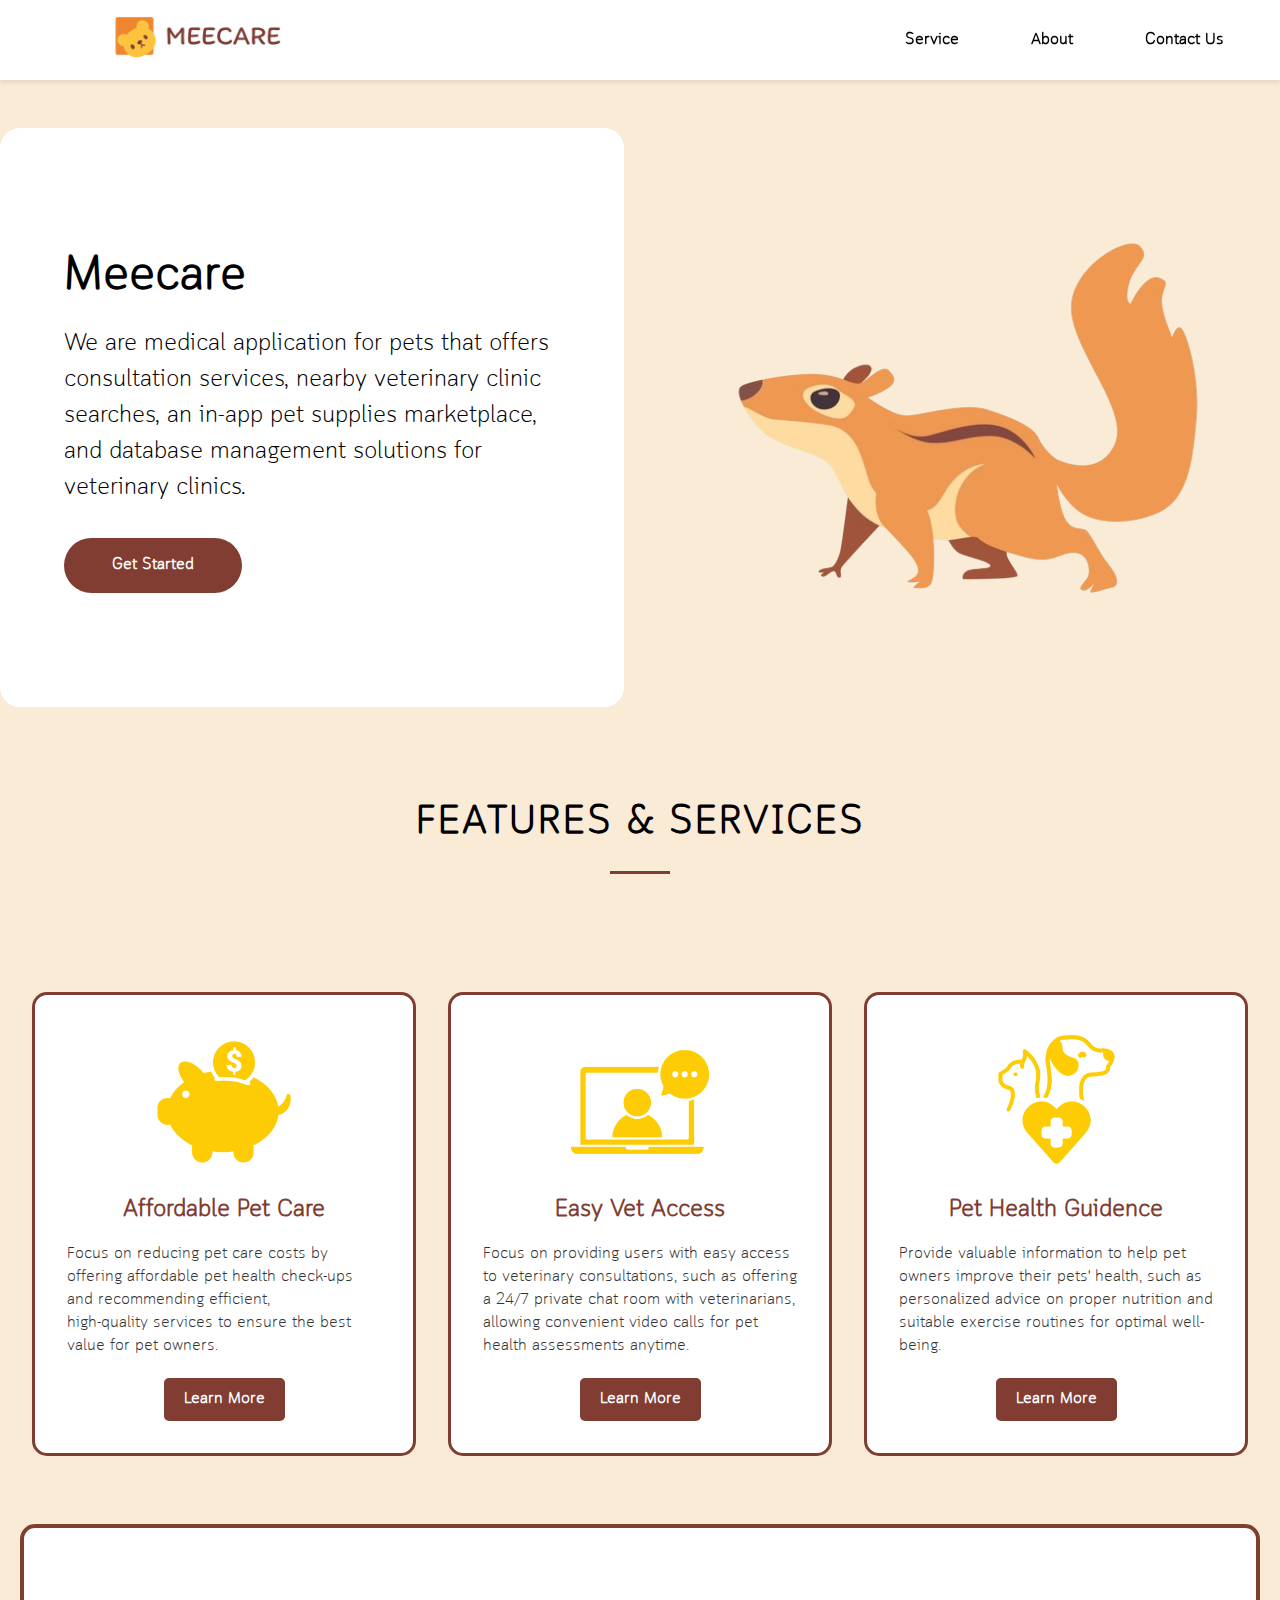
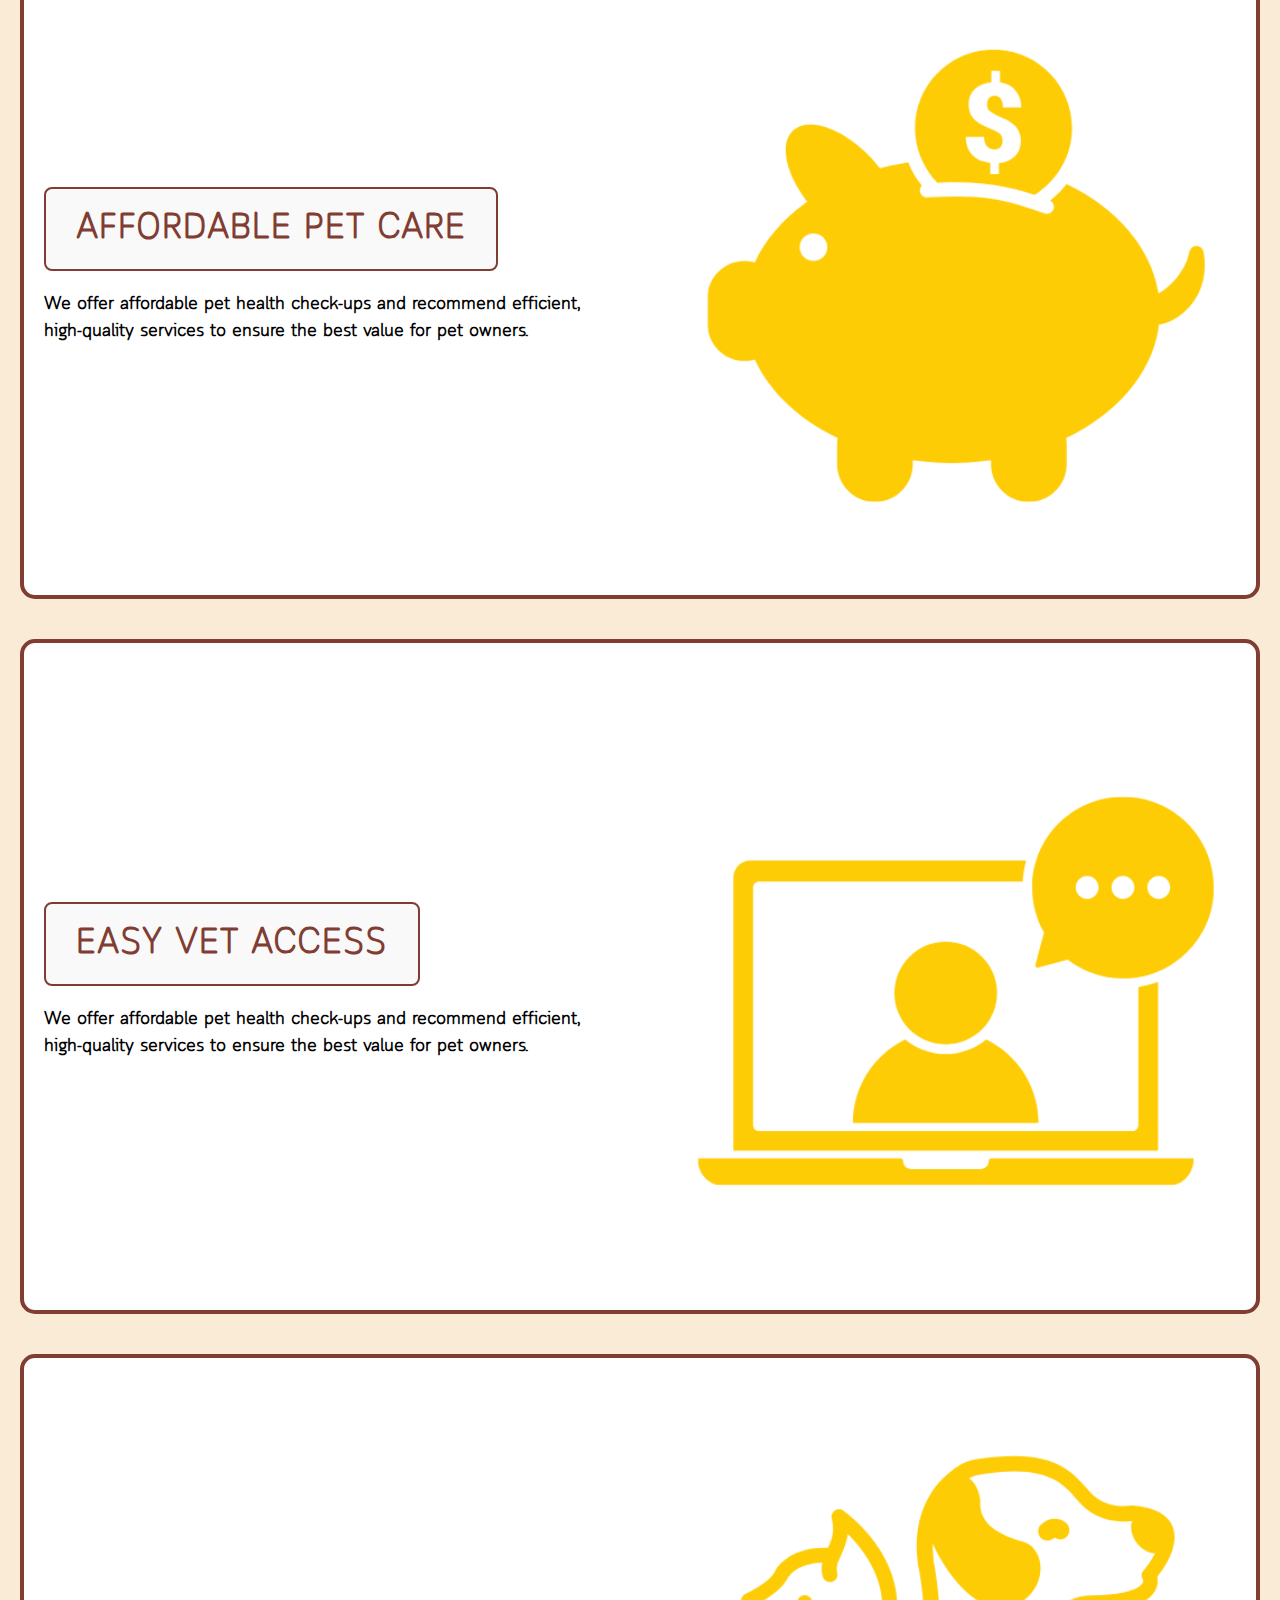
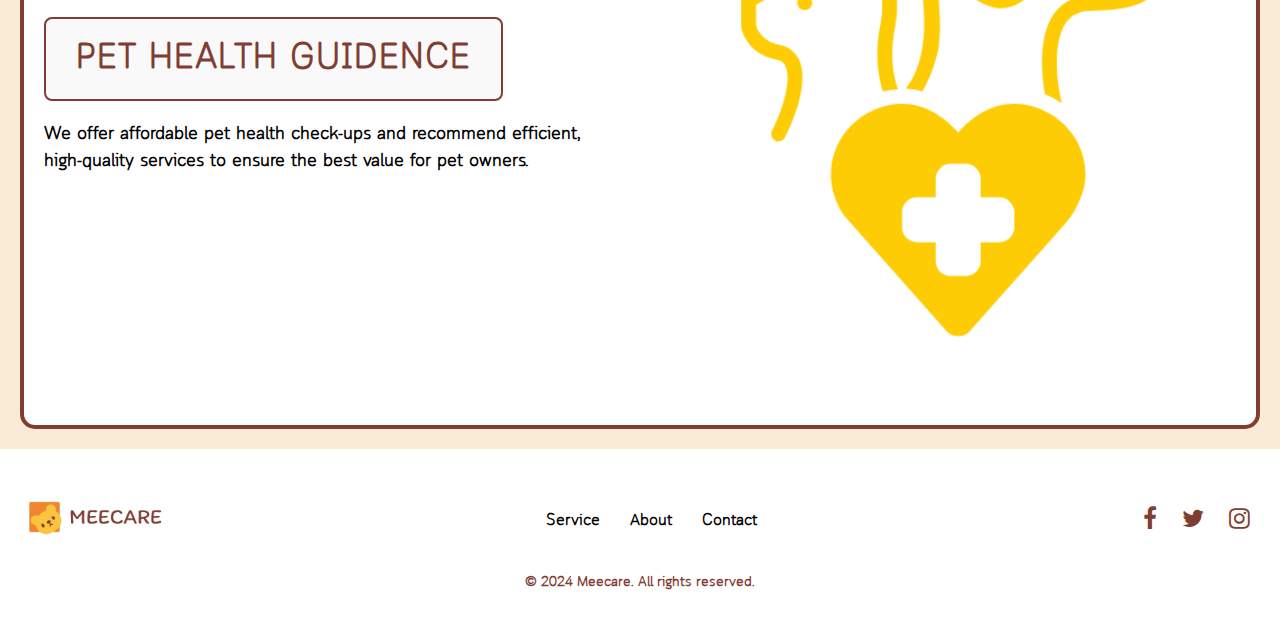
==== index.html @ c153429c "Image Load Solve" ====
<!DOCTYPE html>
<html lang="en">

<head>
  <meta charset="UTF-8" />
  <meta name="viewport" content="width=device-width, initial-scale=1.0">
  <title>Meecare</title>
  <link rel="shortcut icon" href="image/Icon.png" type="image/x-icon">
  <link rel="stylesheet" href="style.css">
  <link rel="stylesheet" href="about.css">
  <link rel="stylesheet" href="https://cdnjs.cloudflare.com/ajax/libs/font-awesome/4.7.0/css/font-awesome.min.css">
</head>

<body>
  <nav>
    <div class="logo"><a href="index.html"><img src="image/Logo.png" alt=""></a></div>
    <div class="hamburger">
      <span></span>
      <span></span>
      <span></span>
    </div>
    <div class="nav-items">
      <ul>
        <li><a href="#Service" class="underline-effect">Service</a></li>
        <li><a href="about.html" class="underline-effect">About</a></li>
        <li><a href="#contact" class="underline-effect">Contact Us</a></li>
      </ul>
    </div> <!-- ปิด div.nav-items -->
  </nav>
  <section class="hero">
    <div class="hero-container">
      <div class="column-left">
        <h1>Meecare</h1>
        <p>
          We are medical application for pets that offers consultation services, nearby veterinary clinic searches, an
          in-app pet supplies marketplace, and database management solutions for veterinary clinics.
        </p>
        <button onclick="location.href='about.html'">Get Started</button>
      </div>
      <div class="column-right">
        <img src="image/hero.png" class="hero-image">
      </div>
    </div>
  </section>
  <section class="service">
    <div class="section-title" id="Service">Features & Services</div>
  </section>
  <section class="grid">
    <div class="grid-item">
      <img src="image/card1.png" alt="Affordable Pet Care">
      <h2 style="color: #813d32;">Affordable Pet Care</h2>
      <p>Focus on reducing pet care costs by offering affordable pet health check-ups and recommending efficient,<br>high-quality services to ensure the best value for pet owners.</p>
      <button class="learn-more" onclick="location.href='#APC'">Learn More</button>
    </div>
    <div class="grid-item">
      <img src="image/card2.png" alt="Easy Vet Access">
      <h2 style="color: #813d32;">Easy Vet Access</h2>
      <p>Focus on providing users with easy access to veterinary consultations, such as offering a 24/7 private chat room with veterinarians, allowing convenient video calls for pet health assessments anytime.</p>
      <button class="learn-more" onclick="location.href='#EVA'">Learn More</button>
    </div>
    <div class="grid-item">
      <img src="image/card3.png" alt="Pet Health Guidence">
      <h2 style="color: #813d32;">Pet Health Guidence</h2>
      <p>Provide valuable information to help pet owners improve their pets' health, such as personalized advice on proper nutrition and suitable exercise routines for optimal well-being.</p>
      <button class="learn-more" onclick="location.href='#PHG'">Learn More</button>
    </div>
  </section>
  <section class="hero-affordable-pet-care" id="APC">
    <div class="hero-container">
      <div class="hero-service-container">
        <div class="column-left">
          <h1>Affordable Pet Care</h1>
          <p>We offer affordable pet health check-ups and recommend efficient, high-quality services to ensure the best value for pet owners.</p>
        </div>
        <div class="column-right">
          <img src="image/card1.png" alt="Affordable Pet Care Image">
        </div>
      </div>
    </div>
  </section>
  <section class="hero-affordable-pet-care" id="EVA">
    <div class="hero-container">
      <div class="hero-service-container">
        <div class="column-left">
          <h1>Easy Vet Access</h1>
          <p>We offer affordable pet health check-ups and recommend efficient, high-quality services to ensure the best value for pet owners.</p>
        </div>
        <div class="column-right">
          <img src="image/card2.png" alt="Affordable Pet Care Image">
        </div>
      </div>
    </div>
  </section>
  <section class="hero-affordable-pet-care" id="PHG">
    <div class="hero-container">
      <div class="hero-service-container">
        <div class="column-left">
          <h1>Pet Health Guidence</h1>
          <p>We offer affordable pet health check-ups and recommend efficient, high-quality services to ensure the best value for pet owners.</p>
        </div>
        <div class="column-right">
          <img src="image/card3.png" alt="Affordable Pet Care Image">
        </div>
      </div>
    </div>
  </section>
  <footer>
    <div class="footer-container">
      <div class="footer-logo">
        <a href="index.html"><img src="image/Logo.png" alt="Meecare Logo"></a>
      </div>
      <div class="footer-links">
        <ul>
          <li><a href="#Service">Service</a></li>
          <li><a href="about.html">About</a></li>
          <li><a href="#contact">Contact</a></li>
        </ul>
      </div>
      <div class="footer-social">
        <a href="https://facebook.com" target="_blank"><i class="fa fa-facebook"></i></a>
        <a href="https://twitter.com" target="_blank"><i class="fa fa-twitter"></i></a>
        <a href="https://instagram.com" target="_blank"><i class="fa fa-instagram"></i></a>
      </div>
    </div>
    <div class="footer-bottom">
      <p>&copy; 2024 Meecare. All rights reserved.</p>
    </div>
  </footer>
</body>
<script src="script.js"></script>
</html>
---- style.css ----
* {
  box-sizing: border-box;
  margin: 0;
  padding: 0;
  font-family: 'CloudSoft', sans-serif;
}

@font-face {
  font-family: 'CloudSoft';
  src: url('/font/Cloud\ Soft-Light.ttf') format('truetype');
}

/* Navigation Bar */
nav {
  height: 80px;
  background: #ffffff;
  display: flex;
  justify-content: space-between;
  align-items: center;
  padding: 0 2rem;
  position: sticky;
  top: 0;
  z-index: 1000;
  box-shadow: 0 2px 5px rgba(0, 0, 0, 0.1);
}

nav a {
  text-decoration: none;
  color: #813d32;
  padding: 0 1.5rem;
  font-weight: bolder;
  transition: color 0.3s ease;
}

nav a:hover {
  color: #fdcc04;
}

/* Logo in Navbar */
.logo {
  padding: 0 3rem;
}

.logo img {
  height: 70px;
}

.nav-items {
  display: flex;
}

.nav-items ul {
  display: flex;
  gap: 1.5rem;
  list-style: none;
}

.nav-items ul li a {
  text-decoration: none;
  color: black;
  font-weight: bold;
  transition: color 0.3s ease;
}

.nav-items ul li a:hover {
  color: #813d32;
}

/* Hamburger Menu */
.hamburger {
  display: none;
  /* ซ่อน Hamburger Menu ในหน้าจอใหญ่ */
  position: absolute;
  right: 1rem;
  /* ชิดขอบขวา */
  cursor: pointer;
  flex-direction: column;
  gap: 5px;
}

.hamburger span {
  width: 25px;
  height: 3px;
  background: #813d32;
  border-radius: 5px;
  transition: all 0.3s ease;
}

.hamburger:hover span {
  background: #fdcc04;
}

/* Effect */

/* Underline Navbar */
.underline-effect {
  display: inline-block;
  position: relative;
}

.underline-effect::after {
  content: "";
  position: absolute;
  background-color: #fdcc04;
  height: 3px;
  width: 0;
  left: 0;
  bottom: -5px;
  transition: width 0.3s ease;
}

.underline-effect:hover::after {
  width: 100%;
}


/* Hero Section */
.hero {
  background: #ffffff;
}

.hero-container {
  display: grid;
  grid-template-columns: 1fr 1fr;
  height: 75vh;
  padding: 3rem calc((100vw - 1300px) / 2);
  gap: 2rem;
  background-color: antiquewhite;
}

.hero-service-container {
  display: flex;
  flex-wrap: wrap;
  grid-template-columns: 1fr 1fr;
  height: 75vh;
  width: 1400px;
  padding: 3rem calc((100vw - 1300px) / 2);
  gap: 2rem;
  background-color: white;
  border-radius: 15px;
  border: 4px solid #813d32;
  transition: 0.3s;
}

.hero-service-container>div {
  flex: 1 1 100%;
  /* กำหนดให้แต่ละคอลัมน์ครอบ 100% ของความกว้าง */
  max-width: 100%;
  /* ป้องกันการล้นขอบ */
  margin-bottom: 1rem;
  /* เพิ่มระยะห่างระหว่างคอลัมน์ */
}

.hero-service-container:hover {
  box-shadow: 6px 6px 6px 6px rgba(0.1, 0, 0, 0.1);
}

.hero-service-container img {
  width: 100%;
  /* กำหนดความกว้างให้เต็ม */
  max-width: 500px;
  /* จำกัดความกว้างของภาพ */
  height: auto;
}

.column-left {
  display: flex;
  flex-direction: column;
  justify-content: center;
  align-items: flex-start;
  color: #000;
  padding: 0 4rem;
  background-color: white;
  border-radius: 20px;
}

.column-left h1 {
  margin-bottom: 1rem;
  font-size: 3rem;
}

.column-left p {
  margin-bottom: 2rem;
  font-size: 1.5rem;
  line-height: 1.5;
}

.column-right {
  display: flex;
  justify-content: center;
  align-items: center;
  padding: 0 2rem;
}

button {
  padding: 1rem 3rem;
  font-size: 1rem;
  font-weight: bolder;
  border: none;
  color: white;
  background: #813d32;
  cursor: pointer;
  border-radius: 50px;
  transition: background-color 0.3s ease, color 0.3s ease;
}

button:hover {
  background: #fdcc04;
  color: #000;
}

.hero-image {
  width: 100%;
  /* กำหนดความกว้างให้เต็ม */
  max-width: 500px;
  /* จำกัดความกว้างของภาพ */
  height: auto;
}

.grid {
  display: grid;
  /* เปิดใช้งาน Grid Layout */
  grid-template-columns: repeat(auto-fit, minmax(200px, 1fr));
  /* สร้าง 3 คอลัมน์เท่าๆ กัน */
  gap: 2rem;
  /* เพิ่มระยะห่างระหว่างคอลัมน์ */
  padding: 3rem 2rem;
  background-color: antiquewhite;
  /* สีพื้นหลังสำหรับ section */
}

.grid-item {
  background-color: #ffffff;
  border: 3px solid #813d32;
  /* สีพื้นหลังของแต่ละไอเท็ม */
  padding: 2rem;
  border-radius: 15px;
  /* ทำมุมโค้งให้กับกล่อง */
  display: flex;
  /* ใช้ Flexbox */
  flex-direction: column;
  /* จัดเนื้อหาภายใน grid-item เป็นคอลัมน์ */
  align-items: center;
  /* จัดตำแหน่งทุกอย่างในแนวนอน */
  justify-content: center;
  /* จัดตำแหน่งทุกอย่างในแนวตั้ง */
  transition: 0.3s;
}


.grid-item img {
  width: 100%;
  /* ให้ภาพเต็มความกว้างของ grid item */
  height: auto;
  /* ปรับความสูงให้อัตโนมัติ */
  max-width: 150px;
  /* กำหนดขนาดสูงสุดของภาพ */
  margin-bottom: 1rem;
  /* เพิ่มระยะห่างจากข้อความ */
  object-fit: cover;
  /* ครอบภาพให้เต็มพื้นที่ */
}

.grid-item:hover {
  box-shadow: 0 4px 10px rgba(0, 0, 0, 0.3);
}

.grid-item h2 {
  font-size: 1.5rem;
  margin-bottom: 1rem;
}

.grid-item p {
  font-size: 1rem;
  color: #333;
}

.service {
  background-color: antiquewhite;
  /* เพิ่มพื้นหลังที่อ่อน ๆ */
  padding: 40px 20px;
  /* เพิ่มช่องว่างด้านบน-ล่าง */
  text-align: center;
  /* จัดข้อความให้ตรงกลาง */
}

.section-title {
  font-size: 2.5rem;
  /* ขนาดตัวอักษรที่ใหญ่ */
  font-weight: 700;
  /* ทำให้ตัวหนา */
  color: black;
  /* สีข้อความ */
  margin-bottom: 30px;
  /* เพิ่มช่องว่างใต้ข้อความ */
  text-transform: uppercase;
  /* ทำให้ข้อความเป็นตัวพิมพ์ใหญ่ทั้งหมด */
  letter-spacing: 2px;
  /* เพิ่มการเว้นระยะตัวอักษร */
  position: relative;
  /* เพื่อทำการใช้ line after */
}

.section-title::after {
  content: '';
  display: block;
  width: 60px;
  /* ความยาวของเส้น */
  height: 3px;
  /* ความหนาของเส้น */
  background-color: #813d32;
  /* สีเส้น */
  margin: 20px auto 0;
  /* จัดให้เส้นอยู่กลาง */
}

.learn-more {
  background-color: #813d32;
  /* สีพื้นหลังของปุ่ม */
  color: white;
  /* สีตัวอักษร */
  padding: 10px 20px;
  /* ระยะห่างภายในปุ่ม */
  border: none;
  /* ไม่มีขอบ */
  border-radius: 5px;
  /* ขอบโค้ง */
  cursor: pointer;
  /* เปลี่ยนเคอร์เซอร์เมื่อชี้ไปที่ปุ่ม */
  font-size: 1rem;
  /* ขนาดตัวอักษร */
  transition: background-color 0.3s ease;
  /* เปลี่ยนสีพื้นหลังเมื่อ hover */
  margin-top: 20px;
}

.learn-more:hover {
  background-color: #fdcc04;
  /* เปลี่ยนสีพื้นหลังเมื่อ hover */
}

footer {
  background-color: white;
  /* พื้นหลังสีเข้ม */
  color: #813d32;
  /* สีข้อความขาว */
  padding: 40px 20px;
  /* ช่องว่างด้านใน */
  text-align: center;
  font-weight: bolder;
}

.footer-container {
  display: flex;
  /* ใช้ flexbox ในการจัดเรียง */
  justify-content: space-between;
  /* จัดเรียงไอเท็มให้กระจาย */
  align-items: center;
  /* จัดให้แนวตั้งตรงกลาง */
  max-width: 1250px;
  /* กำหนดความกว้างสูงสุด */
  margin: 0 auto;
  /* จัดให้อยู่กลาง */
}

.footer-logo img {
  max-width: 150px;
  /* กำหนดขนาดของโลโก้ */
}

.footer-links ul {
  list-style: none;
  /* ลบจุดจากลิสต์ */
  padding: 0;
  display: flex;
  /* ใช้ flexbox ในการจัดเรียงลิงก์ */
}

.footer-links ul li {
  margin: 0 15px;
  /* ช่องว่างระหว่างลิงก์ */
}

.footer-links a {
  text-decoration: none;
  /* ลบขีดเส้นใต้ */
  color: black;
  /* สีลิงก์ขาว */
  font-weight: bolder;
  /* ข้อความหนานิดหน่อย */
}

.footer-links a:hover {
  color: #813d32;
  /* เปลี่ยนสีเมื่อ hover */
}

.footer-social a {
  color: #813d32;
  /* สีไอคอนโซเชียลขาว */
  margin: 0 10px;
  /* ช่องว่างระหว่างไอคอน */
  font-size: 24px;
  /* ขนาดของไอคอน */
}

.footer-social a:hover {
  color: black;
  /* เปลี่ยนสีเมื่อ hover */
}

.footer-bottom {
  margin-top: 20px;
  /* ช่องว่างระหว่างส่วนท้าย */
}

.footer-bottom p {
  font-size: 14px;
  /* ขนาดตัวอักษร */
}

.affordable-pet-care {
  padding: 40px;
  background-color: #f9f9f9;
  text-align: center;
}

.affordable-pet-care h2 {
  font-size: 36px;
  color: #813d32;
  margin-bottom: 20px;
}

.grid-container {
  display: grid;
  grid-template-columns: repeat(2, 1fr);
  /* สร้าง 2 คอลัมน์ */
  gap: 20px;
  /* ช่องว่างระหว่าง item */
  justify-items: center;
  /* จัดการให้อยู่กลาง */
  margin-top: 20px;
}

/* Hero section สำหรับ Affordable Pet Care */
.hero-affordable-pet-care {
  background-color: antiquewhite;
  /* สามารถเลือกพื้นหลังตามต้องการ */
  padding: 20px;
  text-align: left;
}

.hero-affordable-pet-care .hero-container {
  display: flex;
  align-items: center;
  justify-content: space-between;
  max-width: 1550px;
  margin: 0 auto;
}

.hero-affordable-pet-care .column-left {
  flex: 1;
  padding: 20px;
  background-color: white;
  /* สีที่ใช้สำหรับข้อความ */
}

.hero-affordable-pet-care h1 {
  font-size: 36px;
  color: #813d32;
  /* ใช้สีเข้มเพื่อให้ข้อความเด่นชัด */
  margin-bottom: 20px;
  padding: 15px 30px;
  background-color: #f9f9f9;
  /* พื้นหลังสีอ่อนทำให้ข้อความเด่น */
  border: 2px solid #813d32;
  /* กรอบบางๆ เพื่อเพิ่มมิติ */
  border-radius: 8px;
  /* มุมโค้งเพื่อความนุ่มนวล */
  text-align: center;
  /* จัดข้อความให้อยู่กลาง */
  text-transform: uppercase;
  /* ตัวพิมพ์ใหญ่ทั้งหมด */
  letter-spacing: 1px;
  /* เพิ่มการเว้นระยะตัวอักษรเพื่อให้อ่านง่ายขึ้น */
  line-height: 1.4;
  /* เพิ่มระยะห่างระหว่างบรรทัด */
}

.hero-affordable-pet-care h1::before {
  content: "";
  display: none;
  /* ซ่อนแอนิเมชั่นแสง */
}

.hero-affordable-pet-care p {
  font-size: 18px;
  margin-bottom: 20px;
  color: black;
  font-weight: 600;
}

.hero-affordable-pet-care .column-right {
  flex: 1;
  padding: 20px;
}

.hero-affordable-pet-care .column-right img {
  max-width: 100%;
  border-radius: 8px;
}

/* Responsive Design */
@media (max-width: 760px) {
  .hamburger {
    display: flex;
    /* แสดง Hamburger Menu */
    top: 50%;
    /* วางตำแหน่ง Hamburger ตรงกลางแนวตั้ง */
    transform: translateY(-50%);
  }

  nav {
    justify-content: center;
    /* ให้โลโก้อยู่ตรงกลาง */
    position: sticky;
    /* ตั้งตำแหน่งให้ Hamburger และ Logo ทำงานร่วมกัน */
    padding: 0 1rem;
  }

  button {
    padding: 0.6rem 1.5rem;
    font-size: 0.8rem;
  }

  .logo {
    position: absolute;
    /* วางโลโก้ตรงกลาง */
    left: 50%;
    transform: translateX(-50%);
  }

  .nav-items {
    display: none;
    /* ซ่อนเมนู */
    position: absolute;
    top: 80px;
    right: 0;
    left: 0;
    background: #ffffff;
    flex-direction: column;
    align-items: center;
    padding: 1rem;
    border-radius: 8px;
    box-shadow: 0 4px 10px rgba(0, 0, 0, 0.1);
  }

  .nav-items.active {
    display: flex;
    /* แสดงเมนูเมื่อมี class active */
  }

  .nav-items ul {
    flex-direction: column;
    gap: 1rem;
  }

  .nav-items ul li {
    text-align: center;
  }

  .hero-container {
    grid-template-columns: 1fr;
    flex-direction: column;
    padding: 2rem;
    text-align: center;
    margin-bottom: 15rem;
  }

  .column-left {
    align-items: center;
    padding: 0;
  }

  .column-right {
    margin: 2rem 0;
  }

  .column-right img {
    max-width: 80%; /* ลดขนาดรูปภาพให้เหมาะสม */
    height: auto; /* คงสัดส่วนของภาพ */
    margin: 0 auto; /* จัดให้อยู่กลาง */
  }

  .grid-item img {
    max-width: 100px;
    /* ลดขนาดรูปภาพลงเมื่อหน้าจอเล็ก */
  }

  .grid-container {
    grid-template-columns: 1fr;
  }

  .section-title {
    font-size: 1.8rem;
    /* ขนาดข้อความเล็กลง */
    letter-spacing: 1px;
  }

  .hero-affordable-pet-care h1 {
    font-size: 1.8rem;
  }

  .service {
    padding: 30px 10px;
    /* ลดช่องว่างด้านบน-ล่าง */
  }

  .hero-service-container {
    overflow: hidden; /* ป้องกันเนื้อหาทะลุออก */
    padding: 10px;
    box-sizing: border-box;
  }

  .footer-container {
    flex-direction: column;
    /* เปลี่ยนจากแถวเป็นคอลัมน์ */
    text-align: center;
    /* จัดข้อความให้กลาง */
  }

  .footer-links ul {
    flex-direction: column;
    /* เปลี่ยนจากแถวเป็นคอลัมน์ */
    margin-top: 20px;
    /* ช่องว่างระหว่างลิงก์ */
  }

  .footer-links ul li {
    margin-bottom: 10px;
  }

  .footer-social a {
    font-size: 20px;
  }

  .footer-social {
    margin-top: 20px;
    /* ช่องว่างระหว่างไอคอนโซเชียล */
  }

  .hero-affordable-pet-care .hero-container {
    flex-direction: column;
  }

  .hero-affordable-pet-care .column-left,
  .hero-affordable-pet-care .column-right {
    text-align: center;
  }

  .hero-affordable-pet-care .column-right img {
    max-width: 80%;
  }

  .hero-service-container {
    grid-template-columns: 1fr;
  }

  .hero-service-container img {
    display: block; /* แสดงภาพ */
    max-width: 80%; /* ปรับขนาดภาพ */
    margin: 0 auto; /* จัดให้อยู่ตรงกลาง */
}

  .hero-service-container h1,
  .hero-service-container p {
    font-size: 1.2rem;
    /* ลดขนาดตัวอักษร */
    text-align: center;
    /* จัดข้อความให้อยู่กลาง */
  }

}

@media screen and (max-width: 480px) {
  nav a {
    padding: 0 1rem;
  }

  button {
    padding: 0.8rem 2rem;
    font-size: 0.9rem;
  }

  .column-left h1 {
    font-size: 2.5rem;
  }

  .column-left p {
    font-size: 1.2rem;
  }

  img {
    max-width: 90%;
  }
}
---- about.css ----
/* About Section */
.about {
    padding: 60px 20px;
    background-color: #f9f9f9; /* สีพื้นหลังของส่วน About */
  }
  
  .about-container {
    display: flex;
    flex-wrap: wrap;
    align-items: center;
    justify-content: center;
    max-width: 1200px;
    margin: 0 auto;
  }
  
  .about-left {
    flex: 1 1 500px;
    padding: 20px;
    text-align: left;
  }
  
  .about-left h1 {
    font-size: 2.5rem;
    color: #333;
    margin-bottom: 20px;
  }
  
  .about-left p {
    font-size: 1.1rem;
    color: #555;
    line-height: 1.6;
    margin-bottom: 20px;
  }
  
  .about-left button {
    padding: 10px 20px;
    font-size: 1rem;
    color: #fff;
    background-color: #007bff;
    border: none;
    border-radius: 5px;
    cursor: pointer;
    transition: background-color 0.3s ease;
  }
  
  .about-left button:hover {
    background-color: #0056b3;
  }
  
  .about-right {
    flex: 1 1 500px;
    padding: 20px;
    text-align: center;
  }
  
  .about-right img {
    max-width: 100%;
    height: auto;
    border-radius: 10px;
    box-shadow: 0 4px 8px rgba(0, 0, 0, 0.1);
  }
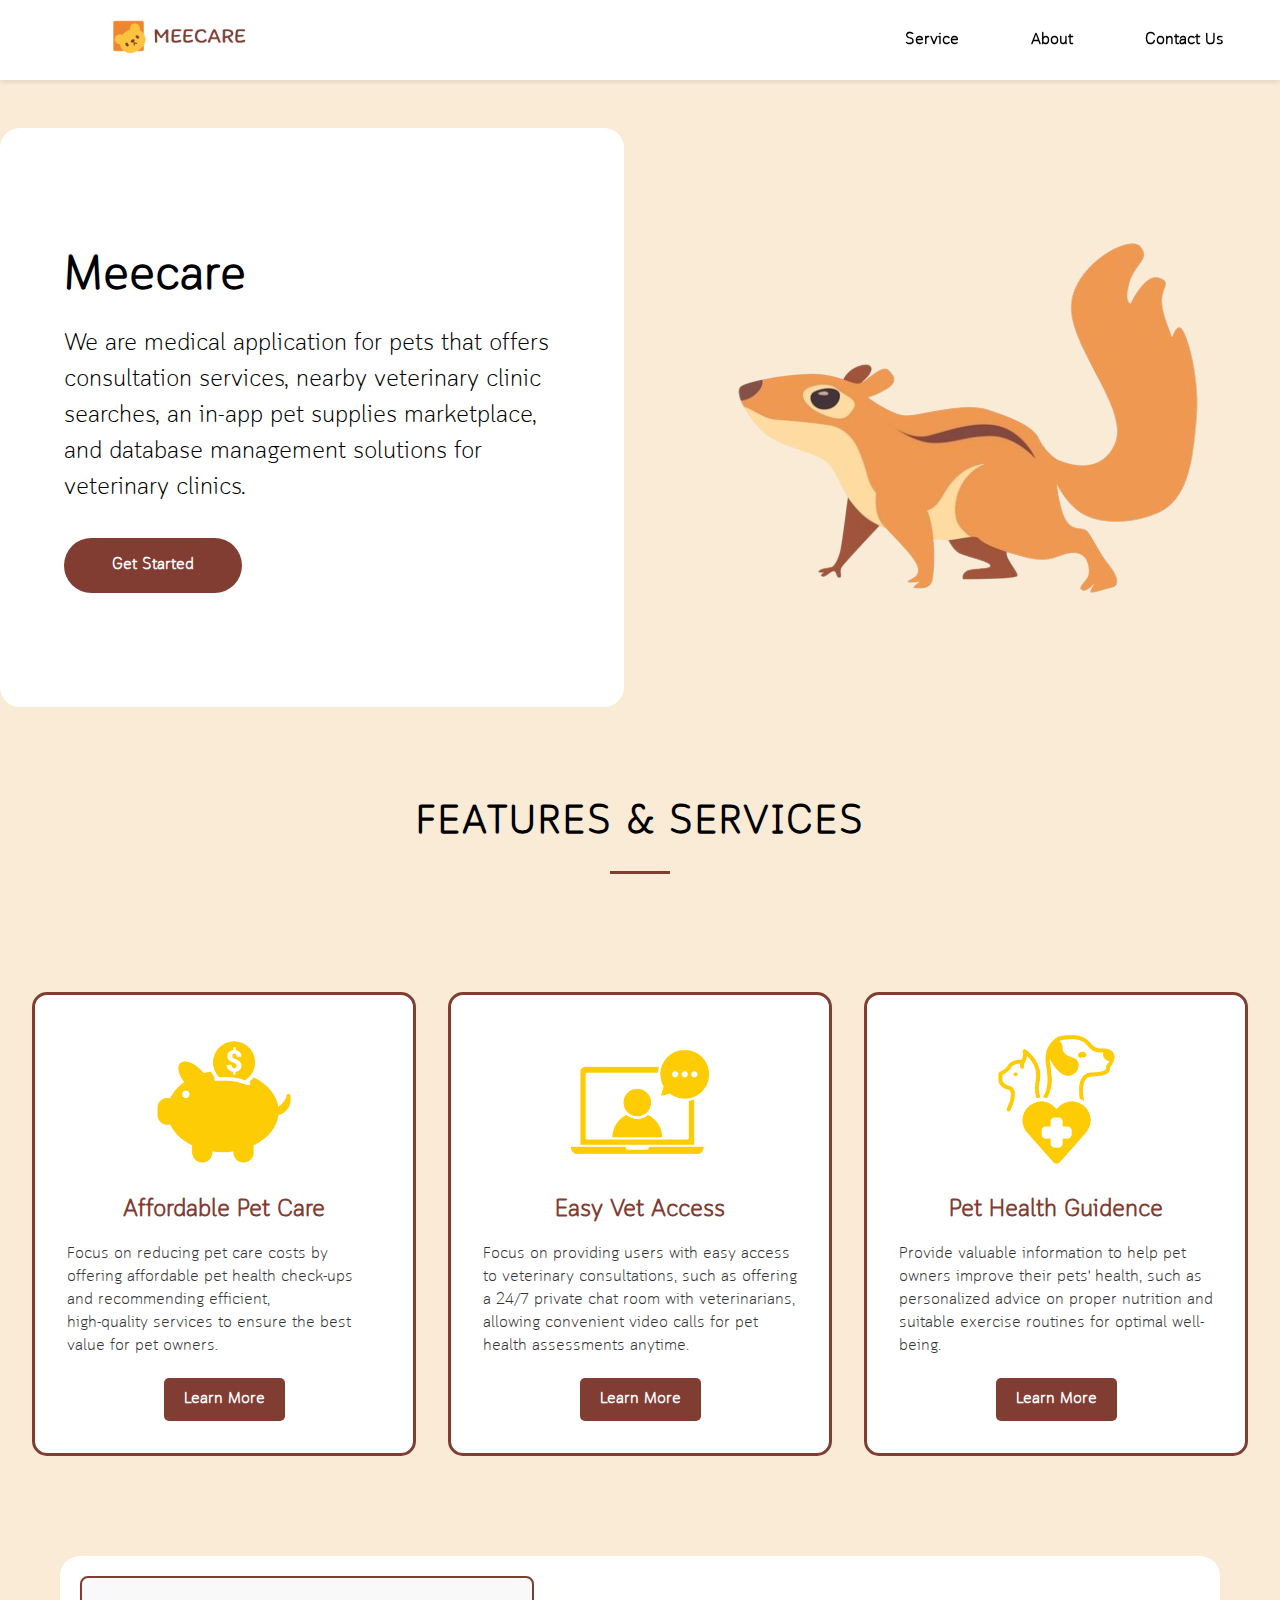
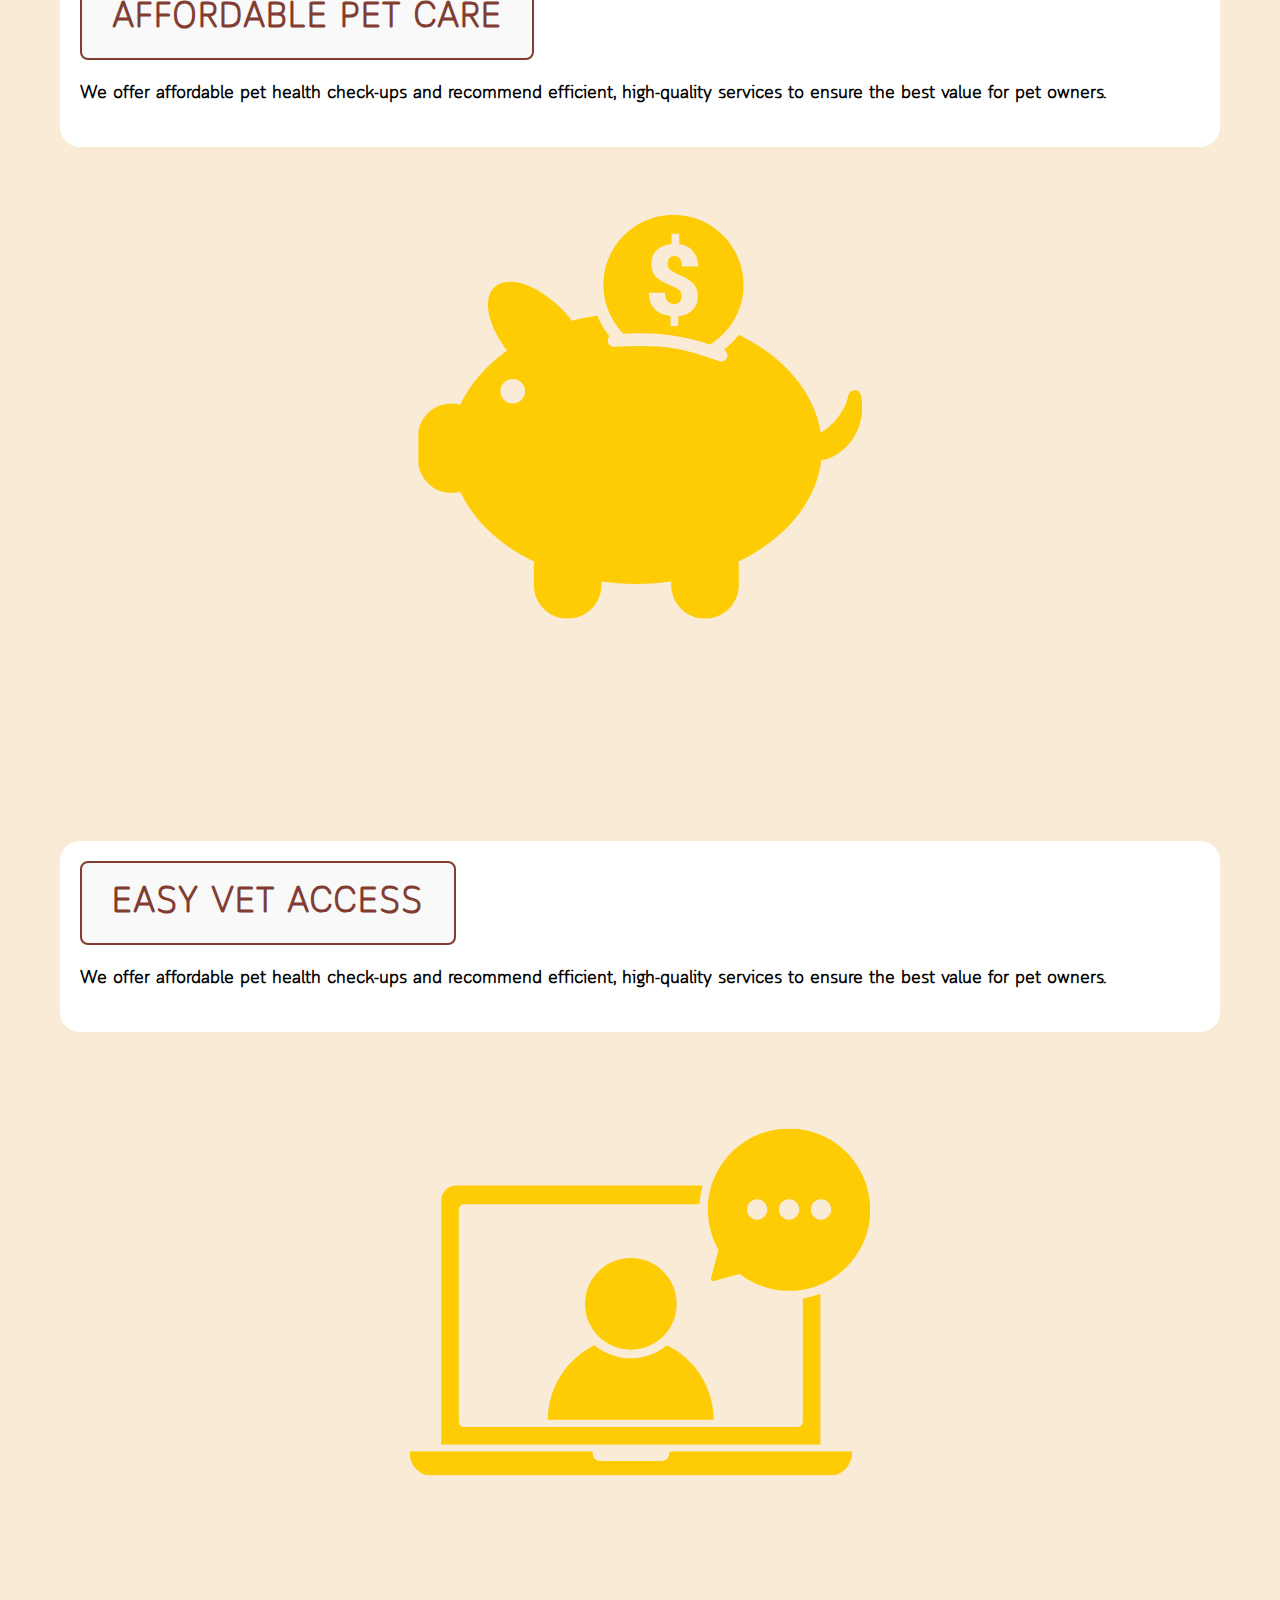
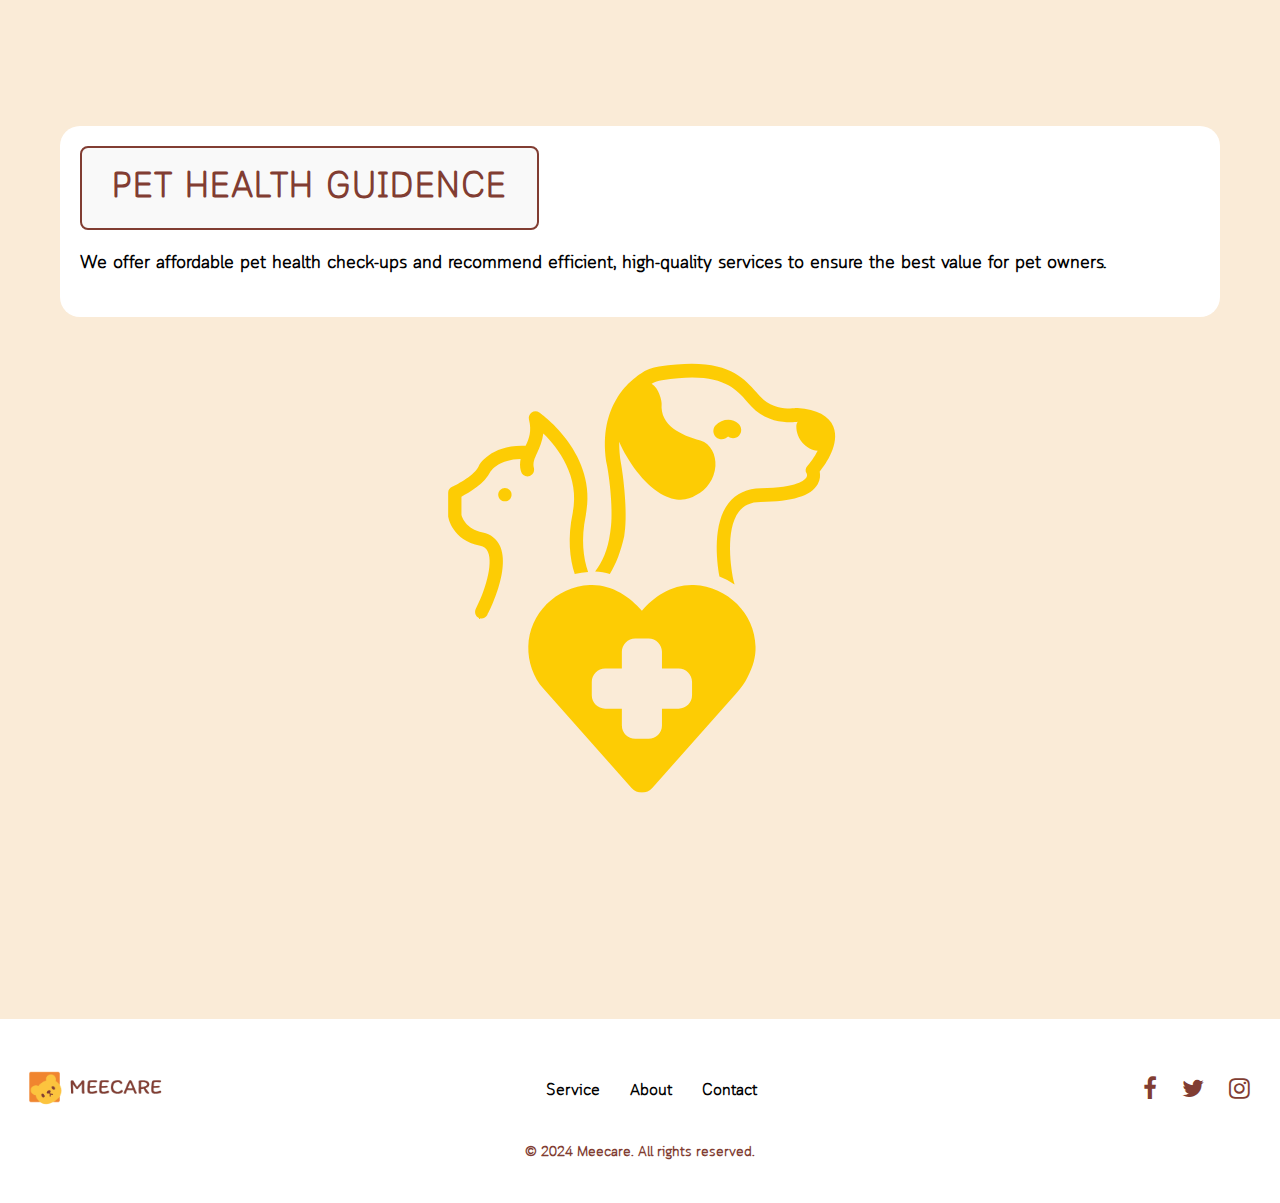
==== commit 9a20e4de: "Update CSS" ====
--- a/index.html
+++ b/index.html
@@ -1,6 +1,5 @@
 <!DOCTYPE html>
 <html lang="en">
-
 <head>
   <meta charset="UTF-8" />
   <meta name="viewport" content="width=device-width, initial-scale=1.0">
@@ -65,9 +64,9 @@
       <button class="learn-more" onclick="location.href='#PHG'">Learn More</button>
     </div>
   </section>
-  <section class="hero-affordable-pet-care" id="APC">
+  <section class="hero-affordable-pet-care" >
     <div class="hero-container">
-      <div class="hero-service-container">
+      <div class="hero-service-container" id="APC">
         <div class="column-left">
           <h1>Affordable Pet Care</h1>
           <p>We offer affordable pet health check-ups and recommend efficient, high-quality services to ensure the best value for pet owners.</p>
--- a/style.css
+++ b/style.css
@@ -8,6 +8,10 @@
 @font-face {
   font-family: 'CloudSoft';
   src: url('/font/Cloud\ Soft-Light.ttf') format('truetype');
+}
+
+body {
+  background-color: antiquewhite;
 }
 
 /* Navigation Bar */
@@ -42,7 +46,7 @@
 }
 
 .logo img {
-  height: 70px;
+  max-width: 150px;;
 }
 
 .nav-items {
@@ -129,31 +133,18 @@
 }
 
 .hero-service-container {
-  display: flex;
-  flex-wrap: wrap;
-  grid-template-columns: 1fr 1fr;
-  height: 75vh;
-  width: 1400px;
-  padding: 3rem calc((100vw - 1300px) / 2);
-  gap: 2rem;
-  background-color: white;
-  border-radius: 15px;
-  border: 4px solid #813d32;
-  transition: 0.3s;
-}
-
-.hero-service-container>div {
-  flex: 1 1 100%;
-  /* กำหนดให้แต่ละคอลัมน์ครอบ 100% ของความกว้าง */
-  max-width: 100%;
-  /* ป้องกันการล้นขอบ */
-  margin-bottom: 1rem;
-  /* เพิ่มระยะห่างระหว่างคอลัมน์ */
-}
-
-.hero-service-container:hover {
-  box-shadow: 6px 6px 6px 6px rgba(0.1, 0, 0, 0.1);
-}
+  width: 100%;
+  /* ใช้ความกว้างเต็ม */
+  max-width: 1200px;
+  /* จำกัดความกว้างสูงสุด */
+  padding: 20px;
+  /* เพิ่ม padding ให้เหมาะสม */
+  margin: 0 auto;
+  /* จัดให้อยู่กลาง */
+  box-sizing: border-box;
+  /* รักษา padding ให้อยู่ในขอบเขต */
+}
+
 
 .hero-service-container img {
   width: 100%;
@@ -161,6 +152,7 @@
   max-width: 500px;
   /* จำกัดความกว้างของภาพ */
   height: auto;
+  overflow: hidden;
 }
 
 .column-left {
@@ -190,6 +182,19 @@
   justify-content: center;
   align-items: center;
   padding: 0 2rem;
+}
+
+.column-right img {
+  width: auto;
+  /* ใช้ความกว้างอัตโนมัติ */
+  max-width: 100%;
+  /* จำกัดขนาดให้ไม่เกิน container */
+  height: auto;
+  /* รักษาสัดส่วน */
+  display: block;
+  /* ป้องกัน space ด้านข้าง */
+  margin: 0 auto;
+  /* จัดให้อยู่กลาง */
 }
 
 button {
@@ -227,6 +232,7 @@
   padding: 3rem 2rem;
   background-color: antiquewhite;
   /* สีพื้นหลังสำหรับ section */
+  margin-bottom: 60px;
 }
 
 .grid-item {
@@ -448,6 +454,7 @@
   /* สามารถเลือกพื้นหลังตามต้องการ */
   padding: 20px;
   text-align: left;
+  margin-bottom: 170px;
 }
 
 .hero-affordable-pet-care .hero-container {
@@ -587,9 +594,14 @@
   }
 
   .column-right img {
-    max-width: 80%; /* ลดขนาดรูปภาพให้เหมาะสม */
-    height: auto; /* คงสัดส่วนของภาพ */
-    margin: 0 auto; /* จัดให้อยู่กลาง */
+    max-width: 80%;
+    /* ลดขนาดรูปภาพในหน้าจอเล็ก */
+    height: auto;
+    /* คงอัตราส่วน */
+    margin: 0 auto;
+    /* จัดให้อยู่กลาง */
+    object-fit: cover;
+    /* ครอบรูปภาพให้เหมาะสม */
   }
 
   .grid-item img {
@@ -617,9 +629,18 @@
   }
 
   .hero-service-container {
-    overflow: hidden; /* ป้องกันเนื้อหาทะลุออก */
-    padding: 10px;
-    box-sizing: border-box;
+    flex-direction: column;
+    /* เรียงในแนวตั้ง */
+    align-items: center;
+    text-align: center;
+    padding: 10px 10px 0 10px;
+    /* ลด padding */
+    margin: 10px;
+  }
+
+  .hero-service-container img {
+    height: auto;
+    margin: 0 auto;
   }
 
   .footer-container {
@@ -661,16 +682,6 @@
   .hero-affordable-pet-care .column-right img {
     max-width: 80%;
   }
-
-  .hero-service-container {
-    grid-template-columns: 1fr;
-  }
-
-  .hero-service-container img {
-    display: block; /* แสดงภาพ */
-    max-width: 80%; /* ปรับขนาดภาพ */
-    margin: 0 auto; /* จัดให้อยู่ตรงกลาง */
-}
 
   .hero-service-container h1,
   .hero-service-container p {
@@ -680,27 +691,4 @@
     /* จัดข้อความให้อยู่กลาง */
   }
 
-}
-
-@media screen and (max-width: 480px) {
-  nav a {
-    padding: 0 1rem;
-  }
-
-  button {
-    padding: 0.8rem 2rem;
-    font-size: 0.9rem;
-  }
-
-  .column-left h1 {
-    font-size: 2.5rem;
-  }
-
-  .column-left p {
-    font-size: 1.2rem;
-  }
-
-  img {
-    max-width: 90%;
-  }
 }--- a/about.css
+++ b/about.css
@@ -1,62 +1,303 @@
-/* About Section */
-.about {
-    padding: 60px 20px;
-    background-color: #f9f9f9; /* สีพื้นหลังของส่วน About */
-  }
+* {
+  box-sizing: border-box;
+  margin: 0;
+  padding: 0;
+  font-family: 'CloudSoft', sans-serif;
+}
+@font-face {
+  font-family: 'CloudSoft';
+  src: url('/font/Cloud\ Soft-Light.ttf') format('truetype');
+}
+
+/* Navigation Bar */
+nav {
+  height: 80px;
+  background: #ffffff;
+  display: flex;
+  justify-content: space-between;
+  align-items: center;
+  padding: 0 2rem;
+  position: sticky;
+  top: 0;
+  z-index: 1000;
+  box-shadow: 0 2px 5px rgba(0, 0, 0, 0.1);
+}
+
+nav a {
+  text-decoration: none;
+  color: #813d32;
+  padding: 0 1.5rem;
+  font-weight: bolder;
+  transition: color 0.3s ease;
+}
+
+nav a:hover {
+  color: #fdcc04;
+}
+
+/* Logo in Navbar */
+.logo {
+  padding: 0 3rem;
+}
+
+.logo img {
+  max-width: 150px;
+}
+
+.nav-items {
+  display: flex;
+}
+
+.nav-items ul {
+  display: flex;
+  gap: 1.5rem;
+  list-style: none;
+}
+
+.nav-items ul li a {
+  text-decoration: none;
+  color: black;
+  font-weight: bold;
+  transition: color 0.3s ease;
+}
+
+.nav-items ul li a:hover {
+  color: #813d32;
+}
+
+/* Hamburger Menu */
+.hamburger {
+  display: none;
+  /* ซ่อน Hamburger Menu ในหน้าจอใหญ่ */
+  position: absolute;
+  right: 1rem;
+  /* ชิดขอบขวา */
+  cursor: pointer;
+  flex-direction: column;
+  gap: 5px;
+}
+
+.hamburger span {
+  width: 25px;
+  height: 3px;
+  background: #813d32;
+  border-radius: 5px;
+  transition: all 0.3s ease;
+}
+
+.hamburger:hover span {
+  background: #fdcc04;
+}
+
+/* Effect */
+
+/* Underline Navbar */
+.underline-effect {
+  display: inline-block;
+  position: relative;
+}
+
+.underline-effect::after {
+  content: "";
+  position: absolute;
+  background-color: #fdcc04;
+  height: 3px;
+  width: 0;
+  left: 0;
+  bottom: -5px;
+  transition: width 0.3s ease;
+}
+
+.underline-effect:hover::after {
+  width: 100%;
+}
+.hero-container2 {
+  display: grid;
+  grid-template-columns: 1fr 1fr;
+  height: auto;
+  padding: 3rem;
+  gap: 2rem;
+  background-color: antiquewhite;
+ 
+}
+
+.column-left2, .column-right2 {
+  width: 100%;
+  max-width: 100%;
+  background-color: #fff;
+  padding: 2rem;
+  border-radius: 20px;
+  font-weight: 500;
+}
+
+.column-right2 img {
+  max-width: 100%;
+  height: auto; /* รักษาอัตราส่วนของภาพ */
+  display: block;
+  margin: 0 auto; /* จัดภาพให้อยู่ตรงกลาง */
+}
+footer {
+  background-color: white;
+  /* พื้นหลังสีเข้ม */
+  color: #813d32;
+  /* สีข้อความขาว */
+  padding: 40px 20px;
+  /* ช่องว่างด้านใน */
+  text-align: center;
+  font-weight: bolder;
+}
+
+.footer-container {
+  display: flex;
+  /* ใช้ flexbox ในการจัดเรียง */
+  justify-content: space-between;
+  /* จัดเรียงไอเท็มให้กระจาย */
+  align-items: center;
+  /* จัดให้แนวตั้งตรงกลาง */
+  max-width: 1250px;
+  /* กำหนดความกว้างสูงสุด */
+  margin: 0 auto;
+  /* จัดให้อยู่กลาง */
+}
+
+.footer-logo img {
+  max-width: 150px;
+  /* กำหนดขนาดของโลโก้ */
+}
+
+.footer-links ul {
+  list-style: none;
+  /* ลบจุดจากลิสต์ */
+  padding: 0;
+  display: flex;
+  /* ใช้ flexbox ในการจัดเรียงลิงก์ */
+}
+
+.footer-links ul li {
+  margin: 0 15px;
+  /* ช่องว่างระหว่างลิงก์ */
+}
+
+.footer-links a {
+  text-decoration: none;
+  /* ลบขีดเส้นใต้ */
+  color: black;
+  /* สีลิงก์ขาว */
+  font-weight: bolder;
+  /* ข้อความหนานิดหน่อย */
+}
+
+.footer-links a:hover {
+  color: #813d32;
+  /* เปลี่ยนสีเมื่อ hover */
+}
+
+.footer-social a {
+  color: #813d32;
+  /* สีไอคอนโซเชียลขาว */
+  margin: 0 10px;
+  /* ช่องว่างระหว่างไอคอน */
+  font-size: 24px;
+  /* ขนาดของไอคอน */
+}
+
+.footer-social a:hover {
+  color: black;
+  /* เปลี่ยนสีเมื่อ hover */
+}
+
+.footer-bottom {
+  margin-top: 20px;
+  /* ช่องว่างระหว่างส่วนท้าย */
+}
+
+.footer-bottom p {
+  font-size: 14px;
+  /* ขนาดตัวอักษร */
+}
+
+@media (max-width: 1280px) {
+  .hero-container2 {
+    grid-template-columns: 1fr;
+    flex-direction: column;
+    padding: 2rem;
+    text-align: center;
+    margin-bottom: 15rem;
+  }
+
+  .column-left2 {
+    align-items: center;
+    padding: 10px;
+  }
+
+  .column-right2 {
+    margin: 2rem 0;
+
+    img {
+      height: auto;
+      width: auto;
+      object-fit: contain;
+    }
+  }
+}
+
+@media (max-width: 760px) {
+  .hamburger {
+    display: flex;
+    /* แสดง Hamburger Menu */
+    top: 50%;
+    /* วางตำแหน่ง Hamburger ตรงกลางแนวตั้ง */
+    transform: translateY(-50%);
+  }
+
+  nav {
+    justify-content: center;
+    /* ให้โลโก้อยู่ตรงกลาง */
+    position: sticky;
+    /* ตั้งตำแหน่งให้ Hamburger และ Logo ทำงานร่วมกัน */
+    padding: 0 1rem;
+  }
+
+  button {
+    padding: 0.6rem 1.5rem;
+    font-size: 0.8rem;
+  }
+
+  .logo {
+    position: absolute;
+    /* วางโลโก้ตรงกลาง */
+    left: 50%;
+    transform: translateX(-50%);
+  }
+
+  .nav-items {
+    display: none;
+    /* ซ่อนเมนู */
+    position: absolute;
+    top: 80px;
+    right: 0;
+    left: 0;
+    background: #ffffff;
+    flex-direction: column;
+    align-items: center;
+    padding: 1rem;
+    border-radius: 8px;
+    box-shadow: 0 4px 10px rgba(0, 0, 0, 0.1);
+  }
+
+  .nav-items.active {
+    display: flex;
+    /* แสดงเมนูเมื่อมี class active */
+  }
+
+  .nav-items ul {
+    flex-direction: column;
+    gap: 1rem;
+  }
+
+  .nav-items ul li {
+    text-align: center;
+  }
+
   
-  .about-container {
-    display: flex;
-    flex-wrap: wrap;
-    align-items: center;
-    justify-content: center;
-    max-width: 1200px;
-    margin: 0 auto;
-  }
-  
-  .about-left {
-    flex: 1 1 500px;
-    padding: 20px;
-    text-align: left;
-  }
-  
-  .about-left h1 {
-    font-size: 2.5rem;
-    color: #333;
-    margin-bottom: 20px;
-  }
-  
-  .about-left p {
-    font-size: 1.1rem;
-    color: #555;
-    line-height: 1.6;
-    margin-bottom: 20px;
-  }
-  
-  .about-left button {
-    padding: 10px 20px;
-    font-size: 1rem;
-    color: #fff;
-    background-color: #007bff;
-    border: none;
-    border-radius: 5px;
-    cursor: pointer;
-    transition: background-color 0.3s ease;
-  }
-  
-  .about-left button:hover {
-    background-color: #0056b3;
-  }
-  
-  .about-right {
-    flex: 1 1 500px;
-    padding: 20px;
-    text-align: center;
-  }
-  
-  .about-right img {
-    max-width: 100%;
-    height: auto;
-    border-radius: 10px;
-    box-shadow: 0 4px 8px rgba(0, 0, 0, 0.1);
-  }
-  +}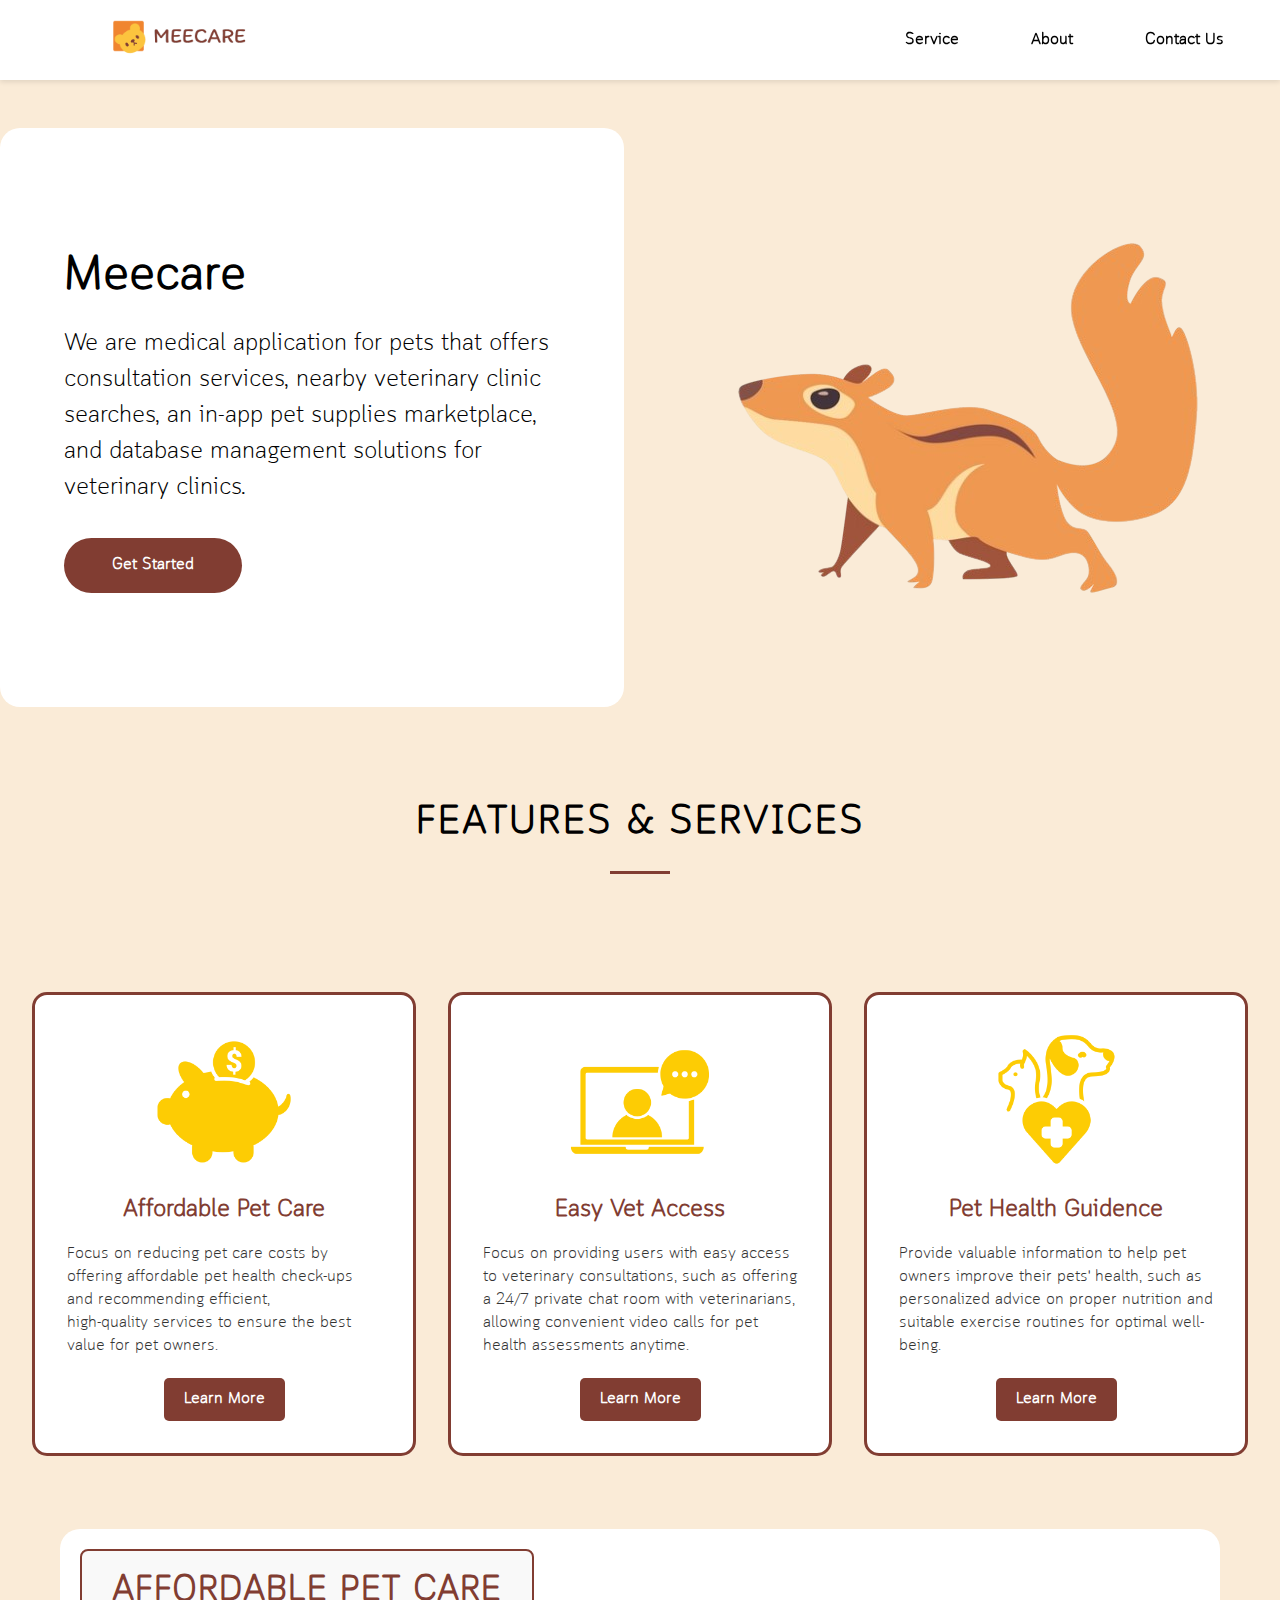
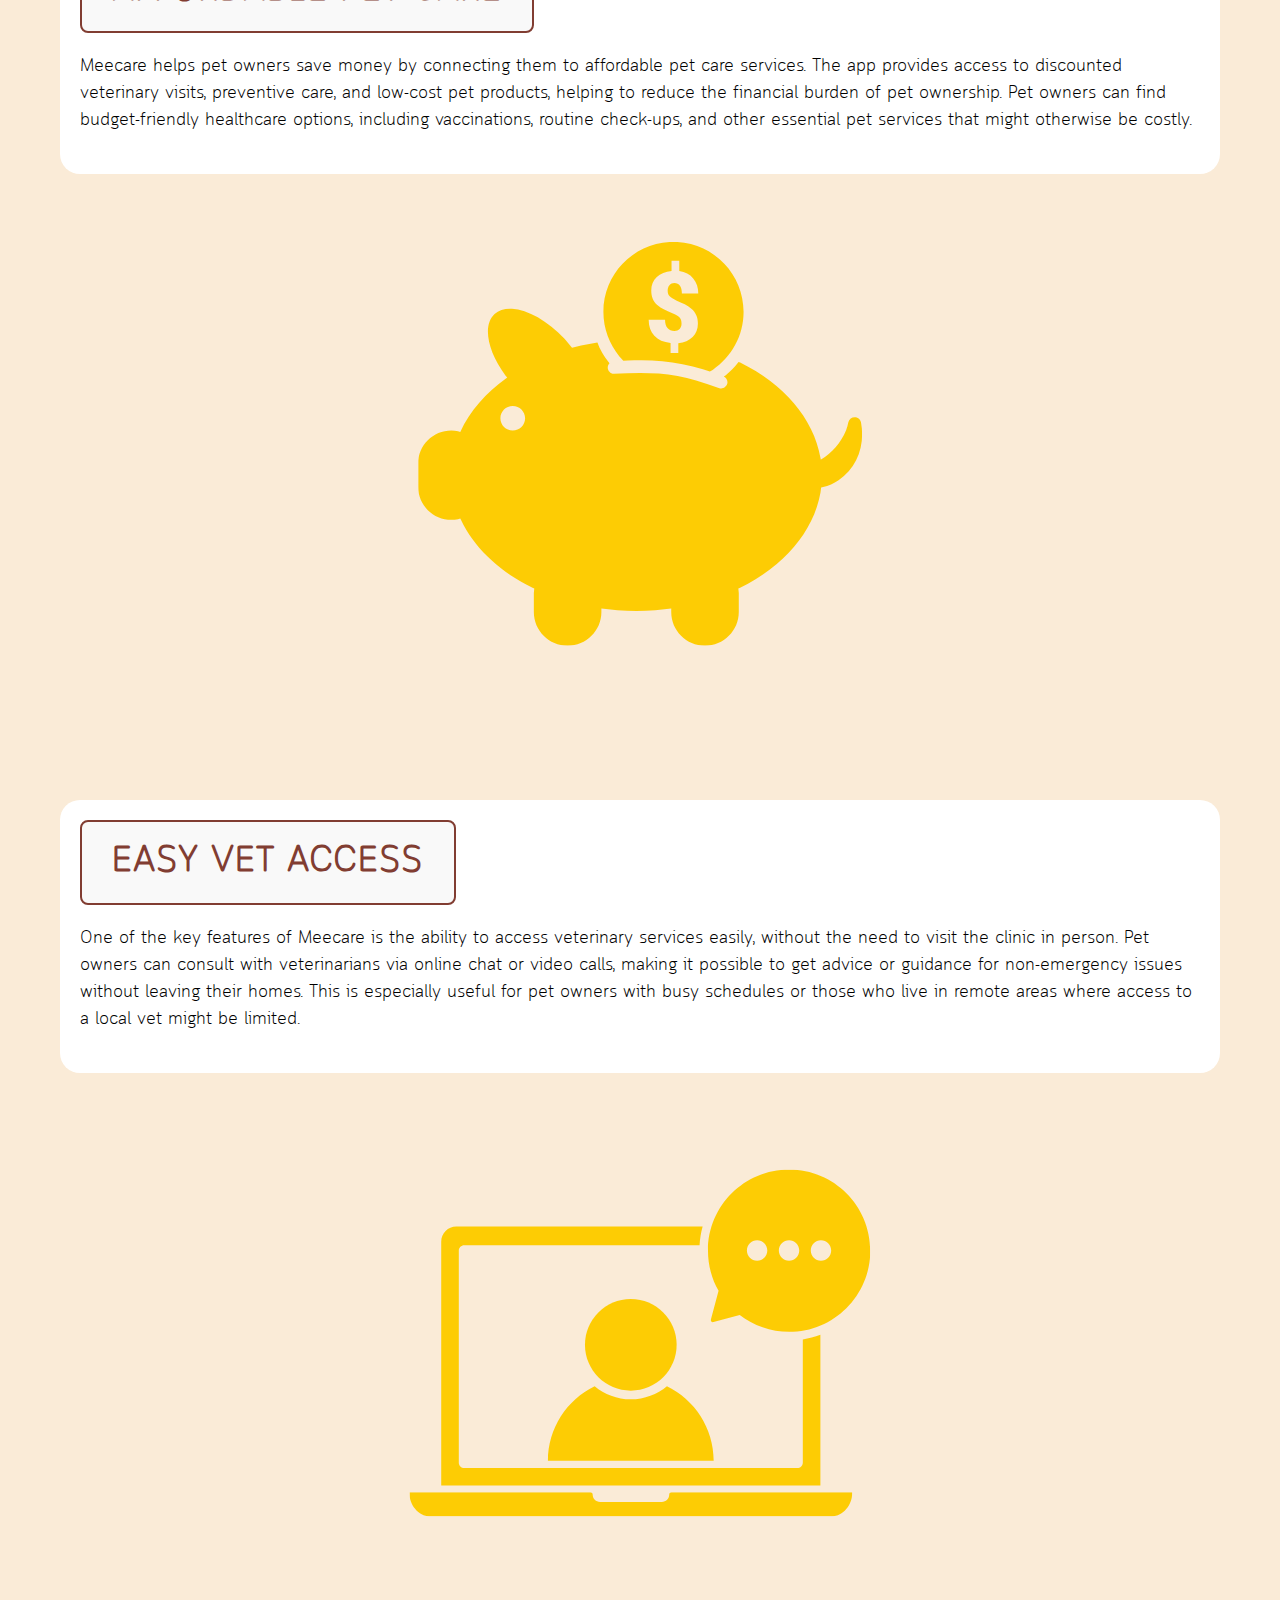
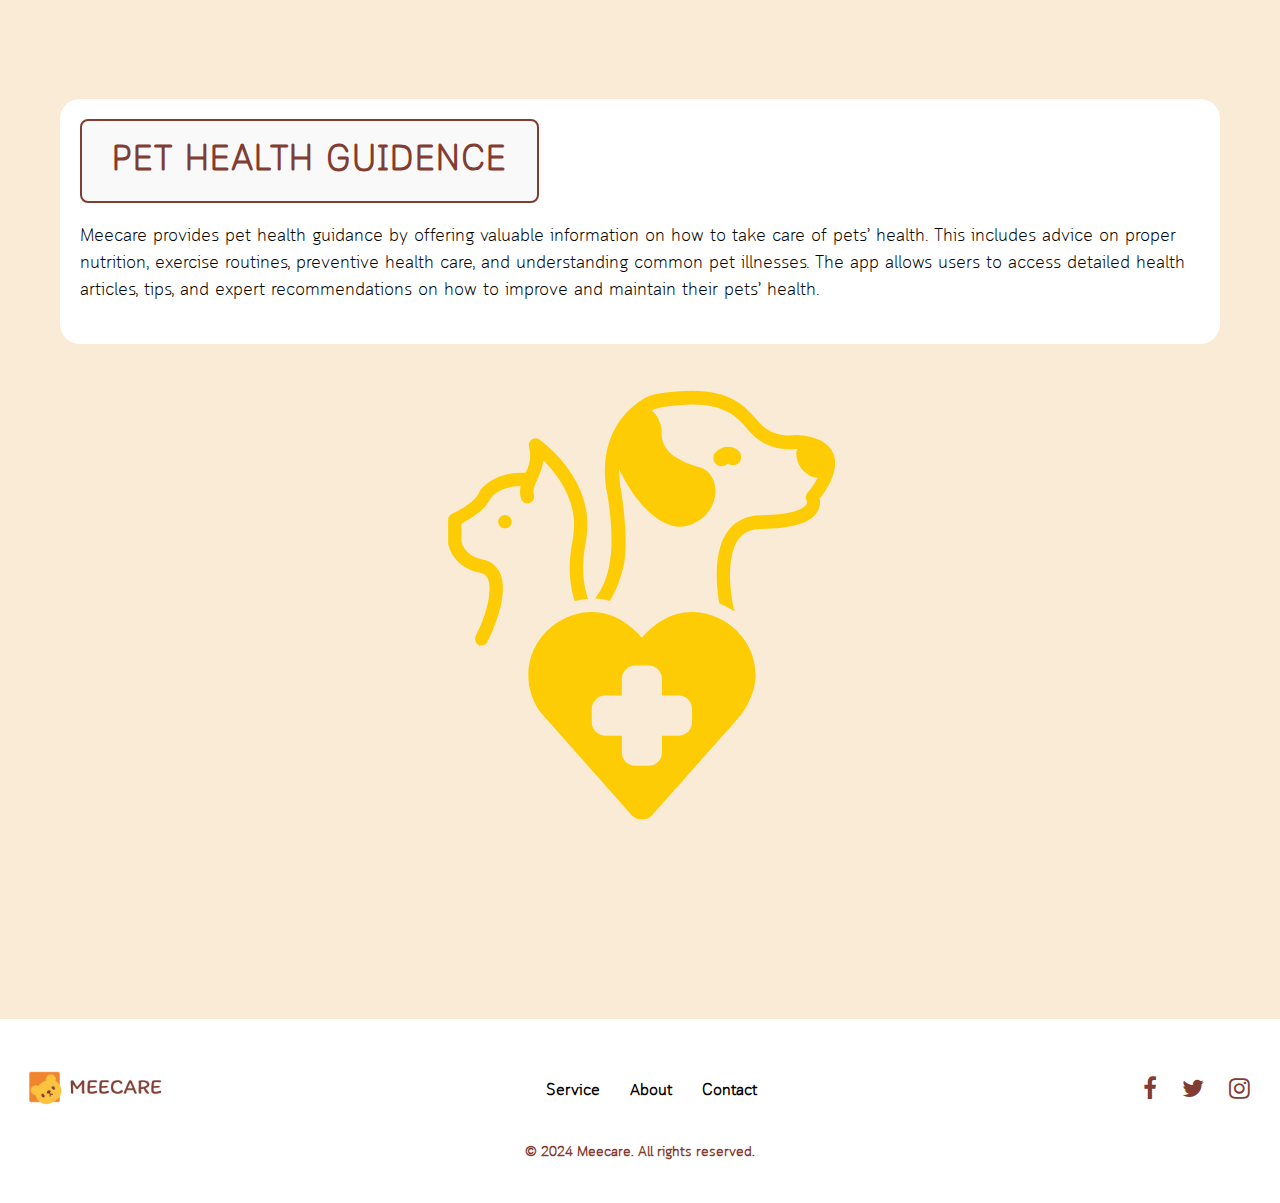
==== commit 8e0e2b5d: "Update main" ====
--- a/index.html
+++ b/index.html
@@ -1,5 +1,6 @@
 <!DOCTYPE html>
 <html lang="en">
+
 <head>
   <meta charset="UTF-8" />
   <meta name="viewport" content="width=device-width, initial-scale=1.0">
@@ -22,7 +23,7 @@
       <ul>
         <li><a href="#Service" class="underline-effect">Service</a></li>
         <li><a href="about.html" class="underline-effect">About</a></li>
-        <li><a href="#contact" class="underline-effect">Contact Us</a></li>
+        <li><a href="contact.html" class="underline-effect">Contact Us</a></li>
       </ul>
     </div> <!-- ปิด div.nav-items -->
   </nav>
@@ -48,28 +49,31 @@
     <div class="grid-item">
       <img src="image/card1.png" alt="Affordable Pet Care">
       <h2 style="color: #813d32;">Affordable Pet Care</h2>
-      <p>Focus on reducing pet care costs by offering affordable pet health check-ups and recommending efficient,<br>high-quality services to ensure the best value for pet owners.</p>
+      <p>Focus on reducing pet care costs by offering affordable pet health check-ups and recommending
+        efficient,<br>high-quality services to ensure the best value for pet owners.</p>
       <button class="learn-more" onclick="location.href='#APC'">Learn More</button>
     </div>
     <div class="grid-item">
       <img src="image/card2.png" alt="Easy Vet Access">
       <h2 style="color: #813d32;">Easy Vet Access</h2>
-      <p>Focus on providing users with easy access to veterinary consultations, such as offering a 24/7 private chat room with veterinarians, allowing convenient video calls for pet health assessments anytime.</p>
+      <p>Focus on providing users with easy access to veterinary consultations, such as offering a 24/7 private chat
+        room with veterinarians, allowing convenient video calls for pet health assessments anytime.</p>
       <button class="learn-more" onclick="location.href='#EVA'">Learn More</button>
     </div>
     <div class="grid-item">
       <img src="image/card3.png" alt="Pet Health Guidence">
       <h2 style="color: #813d32;">Pet Health Guidence</h2>
-      <p>Provide valuable information to help pet owners improve their pets' health, such as personalized advice on proper nutrition and suitable exercise routines for optimal well-being.</p>
+      <p>Provide valuable information to help pet owners improve their pets' health, such as personalized advice on
+        proper nutrition and suitable exercise routines for optimal well-being.</p>
       <button class="learn-more" onclick="location.href='#PHG'">Learn More</button>
     </div>
   </section>
-  <section class="hero-affordable-pet-care" >
+  <section class="hero-affordable-pet-care">
     <div class="hero-container">
       <div class="hero-service-container" id="APC">
         <div class="column-left">
           <h1>Affordable Pet Care</h1>
-          <p>We offer affordable pet health check-ups and recommend efficient, high-quality services to ensure the best value for pet owners.</p>
+          <p>Meecare helps pet owners save money by connecting them to affordable pet care services. The app provides access to discounted veterinary visits, preventive care, and low-cost pet products, helping to reduce the financial burden of pet ownership. Pet owners can find budget-friendly healthcare options, including vaccinations, routine check-ups, and other essential pet services that might otherwise be costly.</p>
         </div>
         <div class="column-right">
           <img src="image/card1.png" alt="Affordable Pet Care Image">
@@ -77,12 +81,12 @@
       </div>
     </div>
   </section>
-  <section class="hero-affordable-pet-care" id="EVA">
+  <section class="hero-affordable-pet-care">
     <div class="hero-container">
-      <div class="hero-service-container">
+      <div class="hero-service-container" id="EVA">
         <div class="column-left">
           <h1>Easy Vet Access</h1>
-          <p>We offer affordable pet health check-ups and recommend efficient, high-quality services to ensure the best value for pet owners.</p>
+          <p>One of the key features of Meecare is the ability to access veterinary services easily, without the need to visit the clinic in person. Pet owners can consult with veterinarians via online chat or video calls, making it possible to get advice or guidance for non-emergency issues without leaving their homes. This is especially useful for pet owners with busy schedules or those who live in remote areas where access to a local vet might be limited.</p>
         </div>
         <div class="column-right">
           <img src="image/card2.png" alt="Affordable Pet Care Image">
@@ -90,12 +94,12 @@
       </div>
     </div>
   </section>
-  <section class="hero-affordable-pet-care" id="PHG">
+  <section class="hero-affordable-pet-care">
     <div class="hero-container">
-      <div class="hero-service-container">
+      <div class="hero-service-container" id="PHG">
         <div class="column-left">
           <h1>Pet Health Guidence</h1>
-          <p>We offer affordable pet health check-ups and recommend efficient, high-quality services to ensure the best value for pet owners.</p>
+          <p>Meecare provides pet health guidance by offering valuable information on how to take care of pets’ health. This includes advice on proper nutrition, exercise routines, preventive health care, and understanding common pet illnesses. The app allows users to access detailed health articles, tips, and expert recommendations on how to improve and maintain their pets’ health.</p>
         </div>
         <div class="column-right">
           <img src="image/card3.png" alt="Affordable Pet Care Image">
@@ -110,9 +114,9 @@
       </div>
       <div class="footer-links">
         <ul>
-          <li><a href="#Service">Service</a></li>
+          <li><a href="index.html#Service">Service</a></li>
           <li><a href="about.html">About</a></li>
-          <li><a href="#contact">Contact</a></li>
+          <li><a href="contact.html">Contact</a></li>
         </ul>
       </div>
       <div class="footer-social">
@@ -127,4 +131,5 @@
   </footer>
 </body>
 <script src="script.js"></script>
-</html>
+
+</html>--- a/style.css
+++ b/style.css
@@ -7,7 +7,7 @@
 
 @font-face {
   font-family: 'CloudSoft';
-  src: url('/font/Cloud\ Soft-Light.ttf') format('truetype');
+  src: url('font/CloudSoft-Light.ttf') format('truetype');
 }
 
 body {
@@ -46,7 +46,8 @@
 }
 
 .logo img {
-  max-width: 150px;;
+  max-width: 150px;
+  ;
 }
 
 .nav-items {
@@ -504,7 +505,6 @@
   font-size: 18px;
   margin-bottom: 20px;
   color: black;
-  font-weight: 600;
 }
 
 .hero-affordable-pet-care .column-right {
@@ -516,6 +516,8 @@
   max-width: 100%;
   border-radius: 8px;
 }
+
+
 
 /* Responsive Design */
 @media (max-width: 760px) {
--- a/about.css
+++ b/about.css
@@ -4,9 +4,10 @@
   padding: 0;
   font-family: 'CloudSoft', sans-serif;
 }
+
 @font-face {
   font-family: 'CloudSoft';
-  src: url('/font/Cloud\ Soft-Light.ttf') format('truetype');
+  src: url('../font/CloudSoft-Light.ttf') format('truetype');
 }
 
 /* Navigation Bar */
@@ -111,6 +112,7 @@
 .underline-effect:hover::after {
   width: 100%;
 }
+
 .hero-container2 {
   display: grid;
   grid-template-columns: 1fr 1fr;
@@ -118,10 +120,11 @@
   padding: 3rem;
   gap: 2rem;
   background-color: antiquewhite;
- 
-}
-
-.column-left2, .column-right2 {
+
+}
+
+.column-left2,
+.column-right2 {
   width: 100%;
   max-width: 100%;
   background-color: #fff;
@@ -132,10 +135,74 @@
 
 .column-right2 img {
   max-width: 100%;
-  height: auto; /* รักษาอัตราส่วนของภาพ */
+  height: auto;
+  /* รักษาอัตราส่วนของภาพ */
   display: block;
-  margin: 0 auto; /* จัดภาพให้อยู่ตรงกลาง */
-}
+  margin: 0 auto;
+  /* จัดภาพให้อยู่ตรงกลาง */
+}
+
+.Member {
+  display: grid;
+  grid-template-columns: repeat(3, 1fr);
+  gap: 2rem;
+  transition: all 0.3s ease-in-out;
+}
+
+.Member-info {
+  padding: 2rem;
+  text-align: center;
+}
+
+.Member-info a {
+  text-decoration: none; /* ลบขีดเส้นใต้ลิงก์ */
+  padding: 0.6rem 1.5rem; /* ขนาดปุ่ม */
+  font-size: 0.9rem; /* ขนาดฟอนต์ในปุ่ม */
+  font-weight: bolder; /* เพิ่มความหนาของข้อความ */
+  border: none; /* ลบขอบปุ่ม */
+  color: white; /* สีข้อความในปุ่ม */
+  background: #813d32; /* สีพื้นหลังของปุ่ม */
+  cursor: pointer; /* เปลี่ยนเคอร์เซอร์เป็นแบบคลิกได้ */
+  border-radius: 50px; /* มุมโค้งของปุ่ม */
+  transition: background-color 0.3s ease, color 0.3s ease; /* เอฟเฟกต์เปลี่ยนสี */
+}
+
+.Member-info a:hover {
+  background-color: #fdc43e;
+  color: #000;
+}
+
+.Member-info img {
+  width: 150px; /* ขนาดกว้างของรูป */
+  height: 150px; /* ขนาดสูงของรูป */
+  border-radius: 50%; /* ทำให้รูปภาพเป็นวงกลม */
+  object-fit: cover; /* ปรับรูปให้ครอบเต็มพื้นที่ */
+  box-shadow: 0 0 10px rgba(0, 0, 0, 0.2); /* เพิ่มเงา */
+  margin-bottom: 1rem; /* เพิ่มช่องว่างใต้รูป */
+}
+
+.Member-info h3 {
+  font-size: 1.2rem; /* ขนาดฟอนต์ชื่อ */
+  font-weight: bold; /* ทำให้ตัวอักษรหนา */
+  margin-bottom: 0.5rem; /* เพิ่มช่องว่างระหว่างชื่อกับตำแหน่ง */
+  white-space: nowrap;
+  overflow: hidden;
+  text-overflow: ellipsis;
+}
+
+.Member-info p {
+  font-size: 1rem; /* ขนาดฟอนต์สำหรับตำแหน่งหรือคำอธิบาย */
+  color: #666; /* สีข้อความตำแหน่ง */
+  margin-bottom: 1rem; /* เพิ่มช่องว่างระหว่างข้อความและปุ่ม */
+}
+
+.M {
+  display: flex; /* ใช้ Flexbox เพื่อจัดวางรูป */
+  justify-content: center; /* จัดรูปให้อยู่ตรงกลางแนวนอน */
+  align-items: center; /* จัดรูปให้อยู่ตรงกลางแนวตั้ง */
+  padding: 2rem; /* ระยะห่างรอบ */
+}
+
 footer {
   background-color: white;
   /* พื้นหลังสีเข้ม */
@@ -214,6 +281,34 @@
 .footer-bottom p {
   font-size: 14px;
   /* ขนาดตัวอักษร */
+}
+
+@media (max-width: 1024px) {
+  .Member {
+    grid-template-columns: repeat(2, 1fr);
+  }
+
+  .M {
+    padding: 1.5rem; /* ลด Padding */
+  }
+
+  .M img {
+    max-width: 80%; /* ลดขนาดรูปเมื่อหน้าจอเล็ก */
+  }
+}
+
+@media (max-width: 480px) {
+  .Member {
+    grid-template-columns: repeat(1, 1fr);
+  }
+
+  .M {
+    padding: 1rem; /* ลด Padding เพิ่มเติม */
+  }
+
+  .M img {
+    max-width: 100%; /* รูปภาพขยายเต็มความกว้างของ Section */
+  }
 }
 
 @media (max-width: 1280px) {
@@ -298,6 +393,11 @@
   .nav-items ul li {
     text-align: center;
   }
-
-  
+  .M {
+    padding: 1.5rem; /* ลด Padding */
+  }
+
+  .M img {
+    max-width: 80%; /* ลดขนาดรูปเมื่อหน้าจอเล็ก */
+  }
 }